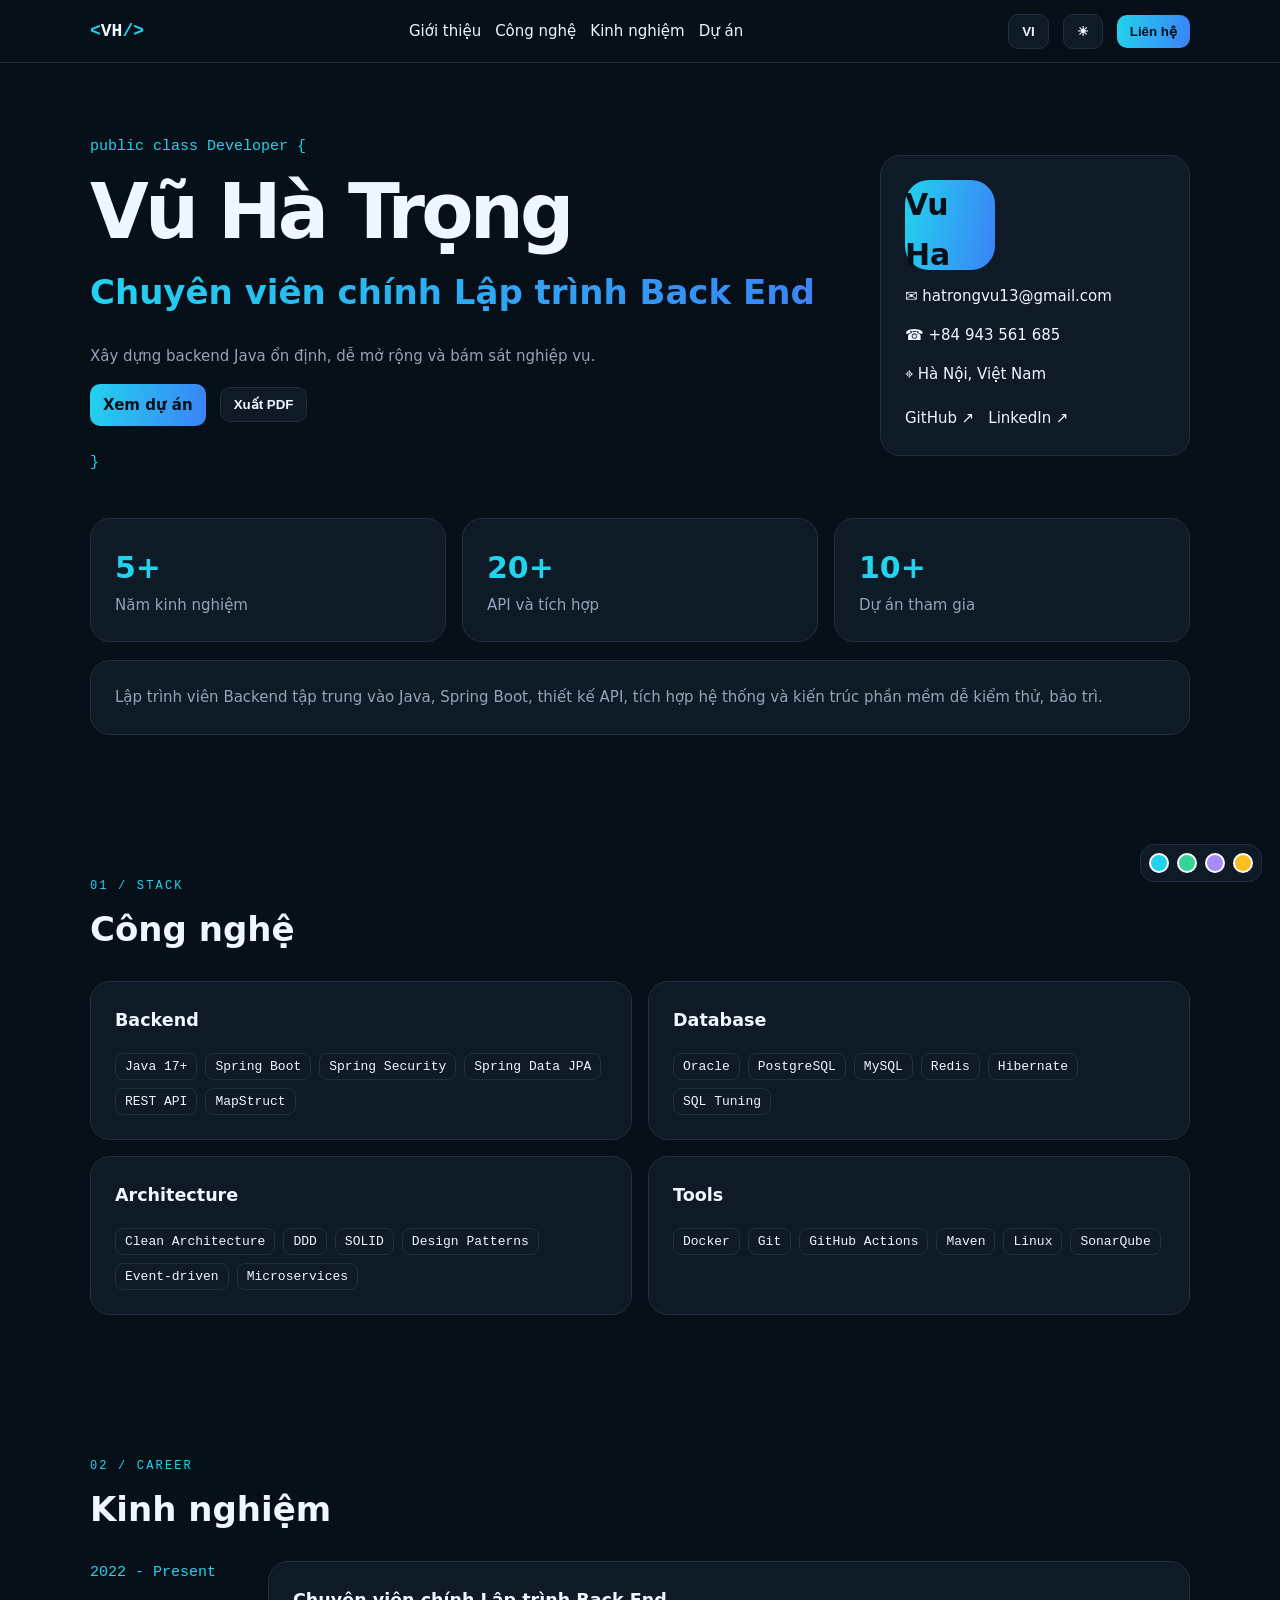
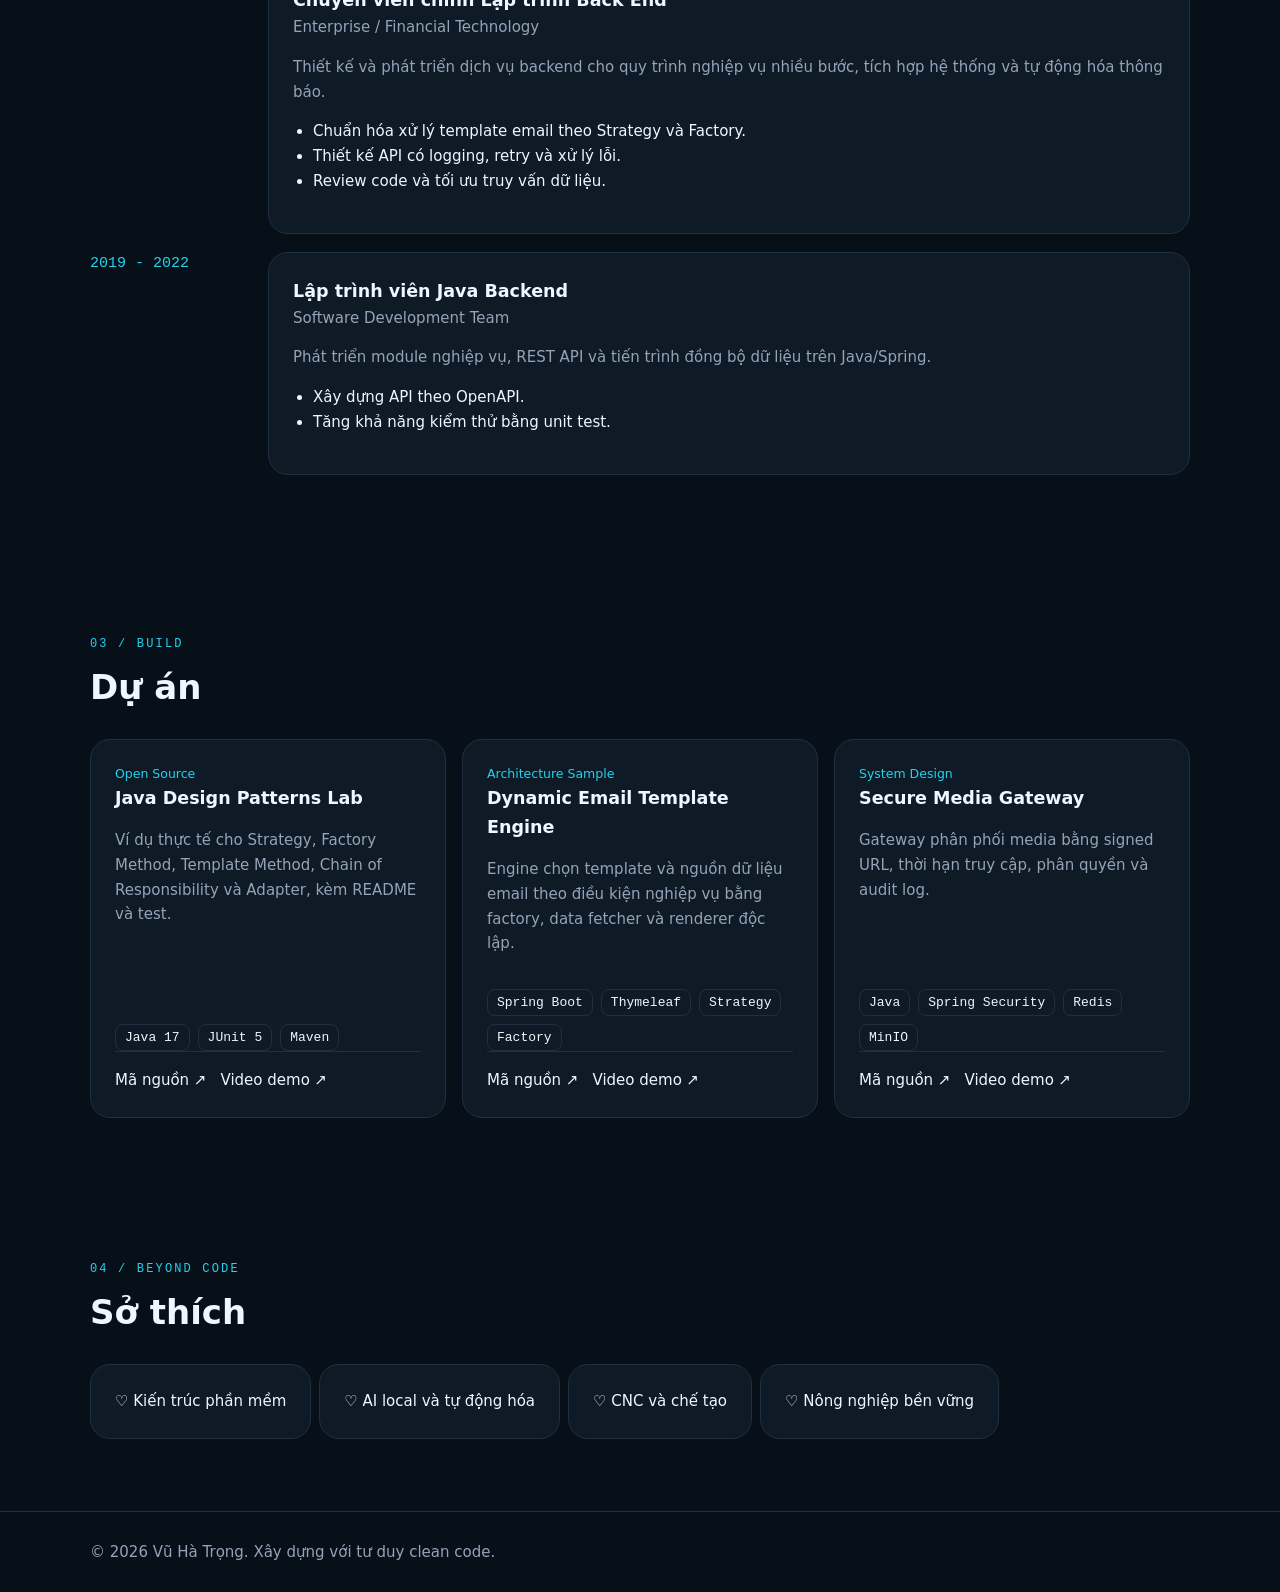
==== cv/index.html @ 75f7dbfc "update cv profile" ====
<!doctype html>
<html lang="vi">
<head>
    <meta charset="UTF-8">
    <meta name="viewport" content="width=device-width,initial-scale=1">
    <meta name="description" content="Java Backend Developer CV and portfolio">
    <title>Java Developer CV</title>
    <style>
        :root {
            --accent: #22d3ee;
            --accent2: #3b82f6;
            --bg: #071019;
            --panel: #0e1a26;
            --text: #eef6ff;
            --muted: #94a3b8;
            --line: #203040
        }

        * {
            box-sizing: border-box
        }

        html {
            scroll-behavior: smooth
        }

        body {
            margin: 0;
            font: 15px/1.65 Inter, system-ui, sans-serif;
            background: var(--bg);
            color: var(--text)
        }

        body.light {
            --bg: #f6f8fb;
            --panel: #fff;
            --text: #0f172a;
            --muted: #526174;
            --line: #dbe3ec
        }

        .wrap {
            width: min(1100px, calc(100% - 32px));
            margin: auto
        }

        nav {
            position: sticky;
            top: 0;
            z-index: 5;
            background: color-mix(in srgb, var(--bg) 88%, transparent);
            backdrop-filter: blur(14px);
            border-bottom: 1px solid var(--line)
        }

        nav .wrap {
            height: 62px;
            display: flex;
            align-items: center;
            justify-content: space-between;
            gap: 20px
        }

        .brand {
            font: 800 18px monospace
        }

        .accent {
            color: var(--accent)
        }

        .navlinks, .actions, .links {
            display: flex;
            align-items: center;
            gap: 14px
        }

        a {
            color: inherit;
            text-decoration: none
        }

        button, .button {
            border: 1px solid var(--line);
            background: var(--panel);
            color: var(--text);
            padding: 9px 13px;
            border-radius: 10px;
            cursor: pointer;
            font-weight: 700
        }

        .primary {
            background: linear-gradient(100deg, var(--accent), var(--accent2));
            color: #061018;
            border: 0
        }

        section {
            padding: 72px 0
        }

        .hero {
            display: grid;
            grid-template-columns:1fr 310px;
            gap: 48px;
            align-items: center
        }

        .code {
            font-family: monospace;
            color: var(--accent)
        }

        h1 {
            font-size: clamp(44px, 7vw, 76px);
            line-height: 1;
            margin: 14px 0;
            letter-spacing: -.05em
        }

        h2 {
            font-size: 34px;
            margin: 0 0 24px
        }

        h3 {
            margin: 0
        }

        .gradient {
            background: linear-gradient(100deg, var(--accent), var(--accent2));
            background-clip: text;
            color: transparent
        }

        .muted {
            color: var(--muted)
        }

        .card {
            background: var(--panel);
            border: 1px solid var(--line);
            border-radius: 20px;
            padding: 24px
        }

        .avatar {
            width: 90px;
            height: 90px;
            border-radius: 24px;
            display: grid;
            place-items: center;
            background: linear-gradient(100deg, var(--accent), var(--accent2));
            color: #061018;
            font-size: 30px;
            font-weight: 900
        }

        .contact-line {
            margin-top: 14px;
            word-break: break-word
        }

        .stats, .grid2, .grid3 {
            display: grid;
            gap: 16px
        }

        .stats {
            grid-template-columns:repeat(3, 1fr);
            margin-top: 42px
        }

        .grid2 {
            grid-template-columns:repeat(2, 1fr)
        }

        .grid3 {
            grid-template-columns:repeat(3, 1fr)
        }

        .stat strong {
            font-size: 30px;
            color: var(--accent)
        }

        .chips {
            display: flex;
            gap: 8px;
            flex-wrap: wrap;
            margin-top: 18px
        }

        .chip {
            padding: 5px 9px;
            border: 1px solid var(--line);
            border-radius: 8px;
            font: 13px monospace
        }

        .section-head {
            font: 12px monospace;
            color: var(--accent);
            letter-spacing: .18em;
            text-transform: uppercase;
            margin-bottom: 8px
        }

        .job {
            display: grid;
            grid-template-columns:160px 1fr;
            gap: 18px;
            margin-bottom: 18px
        }

        .job ul {
            padding-left: 20px
        }

        .project {
            display: flex;
            flex-direction: column
        }

        .project p {
            flex: 1
        }

        .project .links {
            padding-top: 16px;
            border-top: 1px solid var(--line)
        }

        footer {
            border-top: 1px solid var(--line);
            padding: 28px 0
        }

        .theme-dot {
            width: 20px;
            height: 20px;
            border: 2px solid white;
            border-radius: 50%;
            padding: 0
        }

        .toolbar {
            position: fixed;
            right: 18px;
            bottom: 18px;
            display: flex;
            gap: 8px;
            background: var(--panel);
            border: 1px solid var(--line);
            padding: 8px;
            border-radius: 14px
        }

        dialog {
            width: min(480px, calc(100% - 28px));
            border: 1px solid var(--line);
            border-radius: 20px;
            background: var(--panel);
            color: var(--text);
            padding: 24px
        }

        dialog::backdrop {
            background: #000a
        }

        label {
            display: block;
            margin-top: 14px;
            font-weight: 700
        }

        input, textarea {
            width: 100%;
            margin-top: 6px;
            padding: 11px;
            border: 1px solid var(--line);
            border-radius: 10px;
            background: var(--bg);
            color: var(--text)
        }

        @media (max-width: 800px) {
            .hero, .grid3 {
                grid-template-columns:1fr
            }

            .grid2 {
                grid-template-columns:1fr
            }

            .navlinks {
                display: none
            }

            .job {
                grid-template-columns:1fr
            }

            .hero {
                gap: 28px
            }
        }

        @media (max-width: 520px) {
            .stats {
                grid-template-columns:1fr
            }

            .hide-mobile {
                display: none
            }
        }

        @page {
            size: A4;
            margin: 10mm
        }

        @media print {
            nav, .toolbar, .no-print, dialog {
                display: none !important
            }

            body {
                --bg: #fff;
                --panel: #fff;
                --text: #0f172a;
                --muted: #475569;
                --line: #cbd5e1
            }

            section {
                padding: 22px 0
            }

            .card {
                break-inside: avoid
            }

            .hero {
                grid-template-columns:1fr 250px
            }

            .wrap {
                width: 100%
            }
        }
    </style>
</head>
<body>
<nav>
    <div class="wrap"><a class="brand" href="#top"><span class="accent">&lt;</span>VH<span
            class="accent">/&gt;</span></a>
        <div class="navlinks"><a data-t="about" href="#about"></a><a data-t="skills" href="#skills"></a><a
                data-t="experience" href="#experience"></a><a data-t="projects" href="#projects"></a></div>
        <div class="actions">
            <button id="lang">VI</button>
            <button id="mode">☀</button>
            <button class="primary hide-mobile" id="contactBtn" data-t="contact"></button>
        </div>
    </div>
</nav>
<main id="top">
    <section>
        <div class="wrap">
            <div class="hero">
                <div>
                    <div class="code">public class Developer {</div>
                    <h1 id="name"></h1>
                    <h2 class="gradient" id="role"></h2>
                    <p class="muted" id="tagline"></p>
                    <div class="actions no-print"><a class="button primary" href="#projects" data-t="viewProjects"></a>
                        <button id="print" data-t="pdf"></button>
                    </div>
                    <div class="code" style="margin-top:25px">}</div>
                </div>
                <aside class="card">
                    <div class="avatar" id="initials"></div>
                    <div class="contact-line" id="email"></div>
                    <div class="contact-line" id="phone"></div>
                    <div class="contact-line" id="location"></div>
                    <div class="links no-print" style="margin-top:20px"><a id="github" target="_blank">GitHub ↗</a><a
                            id="linkedin" target="_blank">LinkedIn ↗</a></div>
                </aside>
            </div>
            <div class="stats" id="stats"></div>
            <div class="card muted" id="summary" style="margin-top:18px"></div>
        </div>
    </section>
    <section id="skills">
        <div class="wrap">
            <div class="section-head">01 / STACK</div>
            <h2 data-t="skills"></h2>
            <div class="grid2" id="skillList"></div>
        </div>
    </section>
    <section id="experience">
        <div class="wrap">
            <div class="section-head">02 / CAREER</div>
            <h2 data-t="experience"></h2>
            <div id="experienceList"></div>
        </div>
    </section>
    <section id="projects">
        <div class="wrap">
            <div class="section-head">03 / BUILD</div>
            <h2 data-t="projects"></h2>
            <div class="grid3" id="projectList"></div>
        </div>
    </section>
    <section id="interests">
        <div class="wrap">
            <div class="section-head">04 / BEYOND CODE</div>
            <h2 data-t="interests"></h2>
            <div class="chips" id="interestList"></div>
        </div>
    </section>
</main>
<footer>
    <div class="wrap muted">© <span id="year"></span> <span id="footerName"></span>. <span data-t="footer"></span></div>
</footer>
<div class="toolbar no-print">
    <button class="theme-dot" data-theme="cyan" style="background:#22d3ee" title="Cyan"></button>
    <button class="theme-dot" data-theme="green" style="background:#34d399" title="Green"></button>
    <button class="theme-dot" data-theme="violet" style="background:#a78bfa" title="Violet"></button>
    <button class="theme-dot" data-theme="amber" style="background:#fbbf24" title="Amber"></button>
</div>
<dialog id="contactDialog">
    <button id="closeDialog" style="float:right">×</button>
    <h2 data-t="contact"></h2>
    <form id="contactForm"><label><span data-t="fullName"></span><input name="name" required></label><label>Email<input
            type="email" name="email" required></label><label><span data-t="message"></span><textarea name="message"
                                                                                                      rows="4"
                                                                                                      required></textarea></label>
        <p class="muted" data-t="formNote"></p>
        <button class="primary" type="submit" data-t="send"></button>
    </form>
</dialog>
<script>
    const I18N = {
        vi: {
            about: 'Giới thiệu',
            skills: 'Công nghệ',
            experience: 'Kinh nghiệm',
            projects: 'Dự án',
            interests: 'Sở thích',
            contact: 'Liên hệ',
            viewProjects: 'Xem dự án',
            pdf: 'Xuất PDF',
            source: 'Mã nguồn',
            demo: 'Video demo',
            fullName: 'Họ và tên',
            message: 'Nội dung',
            send: 'Gửi liên hệ',
            formNote: 'Cấu hình formEndpoint trong data.json để nhận email. Nếu để trống, trình duyệt chỉ lưu bản nháp.',
            footer: 'Xây dựng với tư duy clean code.'
        },
        en: {
            about: 'About',
            skills: 'Technology',
            experience: 'Experience',
            projects: 'Projects',
            interests: 'Interests',
            contact: 'Contact',
            viewProjects: 'View projects',
            pdf: 'Export PDF',
            source: 'Source',
            demo: 'Video demo',
            fullName: 'Full name',
            message: 'Message',
            send: 'Send message',
            formNote: 'Configure formEndpoint in data.json to receive email. If empty, the browser only stores a draft.',
            footer: 'Built with a clean-code mindset.'
        }
    };
    let DATA, lang = 'vi';
    const $ = s => document.querySelector(s), $$ = s => document.querySelectorAll(s);
    const loc = v => v && typeof v === 'object' && !Array.isArray(v) ? v[lang] : v;

    async function init() {
        try {
            const r = await fetch('./data.json', {cache: 'no-store'});
            if (!r.ok) throw Error('HTTP ' + r.status);
            DATA = await r.json();
            lang = DATA.settings.defaultLanguage || 'vi';
            setTheme(DATA.settings.defaultTheme || 'cyan');
            render()
        } catch (e) {
            document.body.innerHTML = '<main class="wrap"><div class="card" style="margin-top:40px"><h2>Không tải được data.json</h2><p>Hãy chạy qua web server hoặc GitHub Pages, không mở trực tiếp bằng file://.</p><pre>' + e.message + '</pre></div></main>'
        }
    }

    function render() {
        document.documentElement.lang = lang;
        $('#lang').textContent = lang.toUpperCase();
        $$('[data-t]').forEach(x => x.textContent = I18N[lang][x.dataset.t]);
        $('#name').textContent = DATA.personal.fullName;
        $('#role').textContent = loc(DATA.personal.role);
        $('#tagline').textContent = loc(DATA.personal.tagline);
        $('#summary').textContent = loc(DATA.personal.summary);
        $('#initials').textContent = DATA.personal.initials;
        $('#email').innerHTML = '✉ <a href="mailto:' + DATA.personal.email + '">' + DATA.personal.email + '</a>';
        $('#phone').textContent = '☎ ' + DATA.personal.phone;
        $('#location').textContent = '⌖ ' + loc(DATA.personal.location);
        $('#github').href = DATA.personal.github;
        $('#linkedin').href = DATA.personal.linkedin;
        $('#footerName').textContent = DATA.personal.fullName;
        $('#year').textContent = new Date().getFullYear();
        $('#stats').innerHTML = DATA.stats.map(x => '<div class="card stat"><strong>' + x.value + '</strong><div class="muted">' + loc(x.label) + '</div></div>').join('');
        $('#skillList').innerHTML = DATA.skills.map(x => '<article class="card"><h3>' + x.title + '</h3><div class="chips">' + x.items.map(i => '<span class="chip">' + i + '</span>').join('') + '</div></article>').join('');
        $('#experienceList').innerHTML = DATA.experience.map(x => '<article class="job"><div class="code">' + x.period + '</div><div class="card"><h3>' + loc(x.role) + '</h3><div class="muted">' + x.company + '</div><p class="muted">' + loc(x.description) + '</p><ul>' + loc(x.achievements).map(a => '<li>' + a + '</li>').join('') + '</ul></div></article>').join('');
        $('#projectList').innerHTML = DATA.projects.map(x => '<article class="card project"><small class="accent">' + x.type + '</small><h3>' + x.name + '</h3><p class="muted">' + loc(x.description) + '</p><div class="chips">' + x.tech.map(i => '<span class="chip">' + i + '</span>').join('') + '</div><div class="links no-print"><a href="' + x.source + '" target="_blank">' + I18N[lang].source + ' ↗</a><a href="' + x.demo + '" target="_blank">' + I18N[lang].demo + ' ↗</a></div></article>').join('');
        $('#interestList').innerHTML = DATA.interests.map(x => '<span class="card">♡ ' + loc(x) + '</span>').join('')
    }

    function setTheme(n) {
        const t = {
            cyan: ['#22d3ee', '#3b82f6'],
            green: ['#34d399', '#10b981'],
            violet: ['#a78bfa', '#7c3aed'],
            amber: ['#fbbf24', '#f97316']
        }[n] || ['#22d3ee', '#3b82f6'];
        document.documentElement.style.setProperty('--accent', t[0]);
        document.documentElement.style.setProperty('--accent2', t[1])
    }

    $('#lang').onclick = () => {
        lang = lang === 'vi' ? 'en' : 'vi';
        render()
    };
    $('#mode').onclick = () => document.body.classList.toggle('light');
    $('#print').onclick = () => window.print();
    $('#contactBtn').onclick = () => $('#contactDialog').showModal();
    $('#closeDialog').onclick = () => $('#contactDialog').close();
    $$('[data-theme]').forEach(b => b.onclick = () => setTheme(b.dataset.theme));
    $('#contactForm').onsubmit = async e => {
        e.preventDefault();
        const fd = new FormData(e.target);
        if (DATA.settings.formEndpoint) {
            const r = await fetch(DATA.settings.formEndpoint, {
                method: 'POST',
                body: fd,
                headers: {Accept: 'application/json'}
            });
            if (!r.ok) return alert('Send failed');
        } else localStorage.setItem('cv-contact-draft', JSON.stringify(Object.fromEntries(fd)));
        alert(lang === 'vi' ? 'Đã xử lý thông tin liên hệ.' : 'Contact processed.');
        e.target.reset();
        $('#contactDialog').close()
    };
    init();
</script>
</body>
</html>
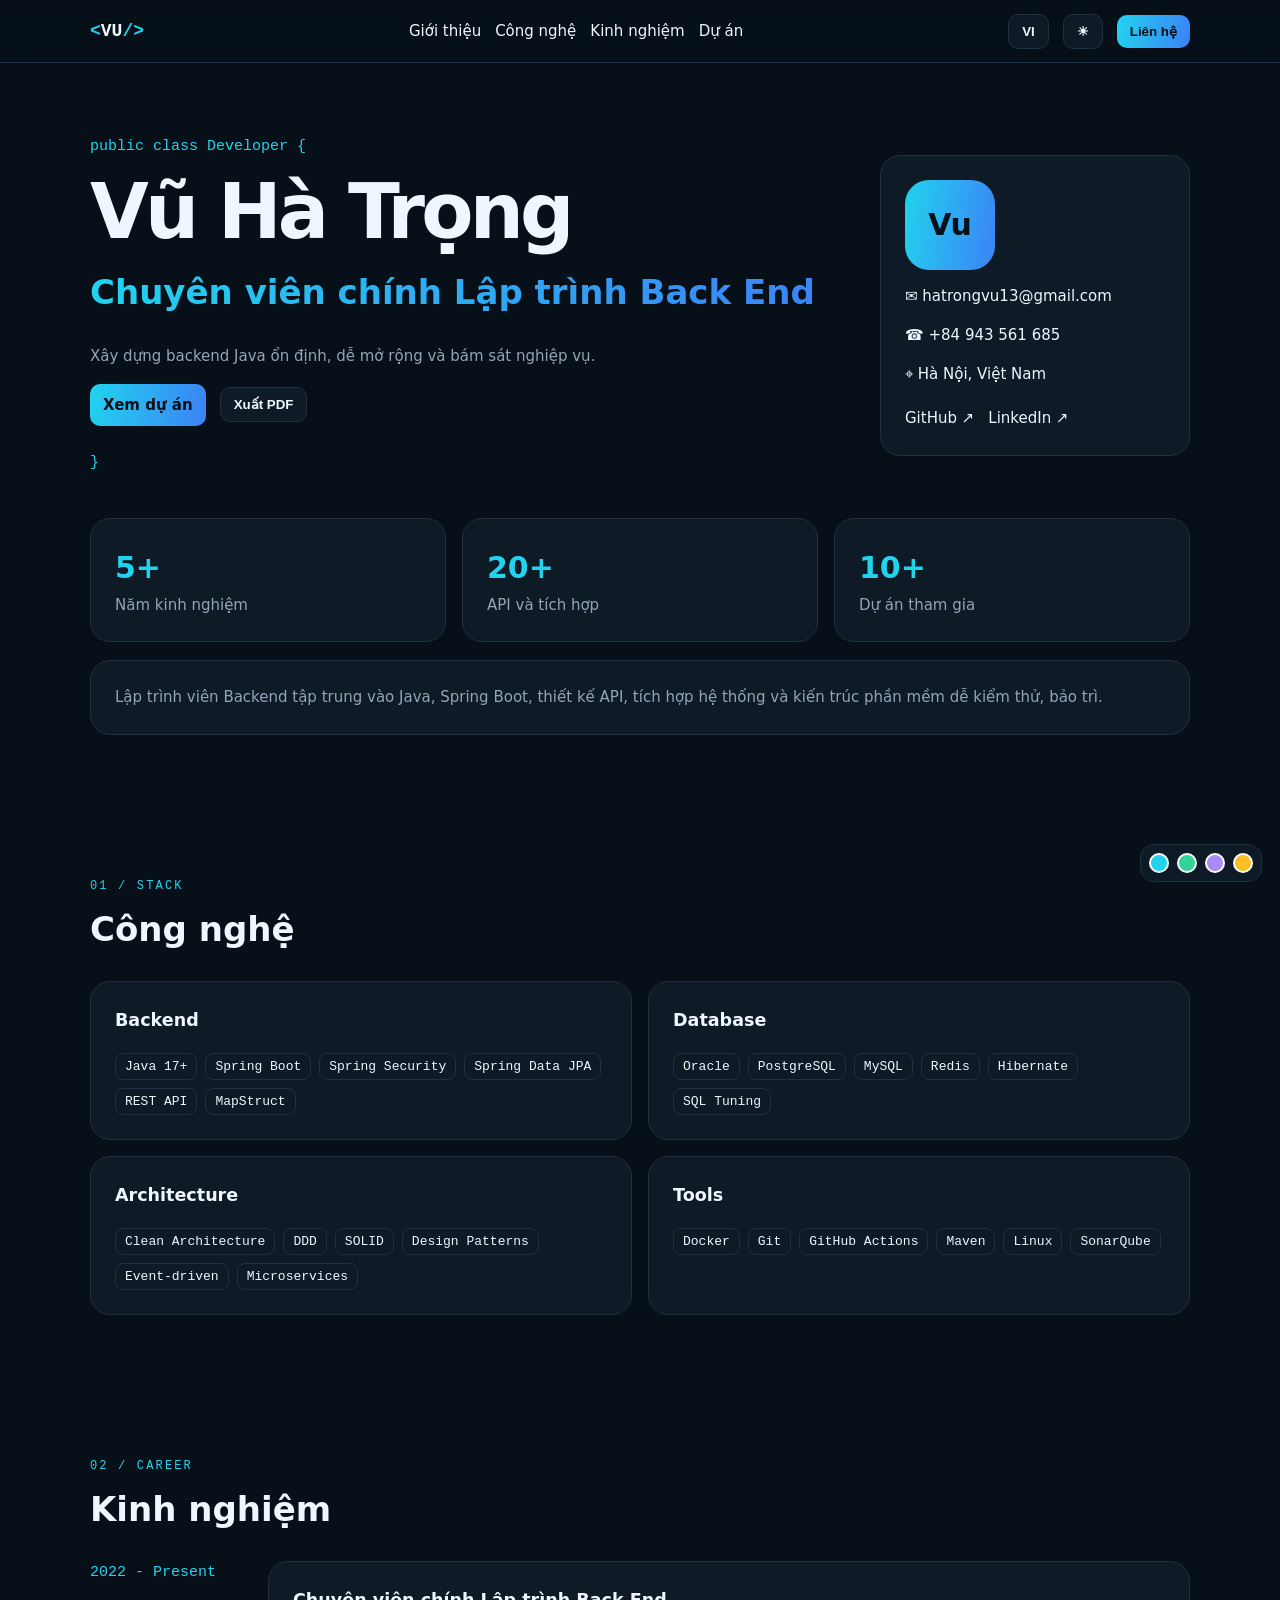
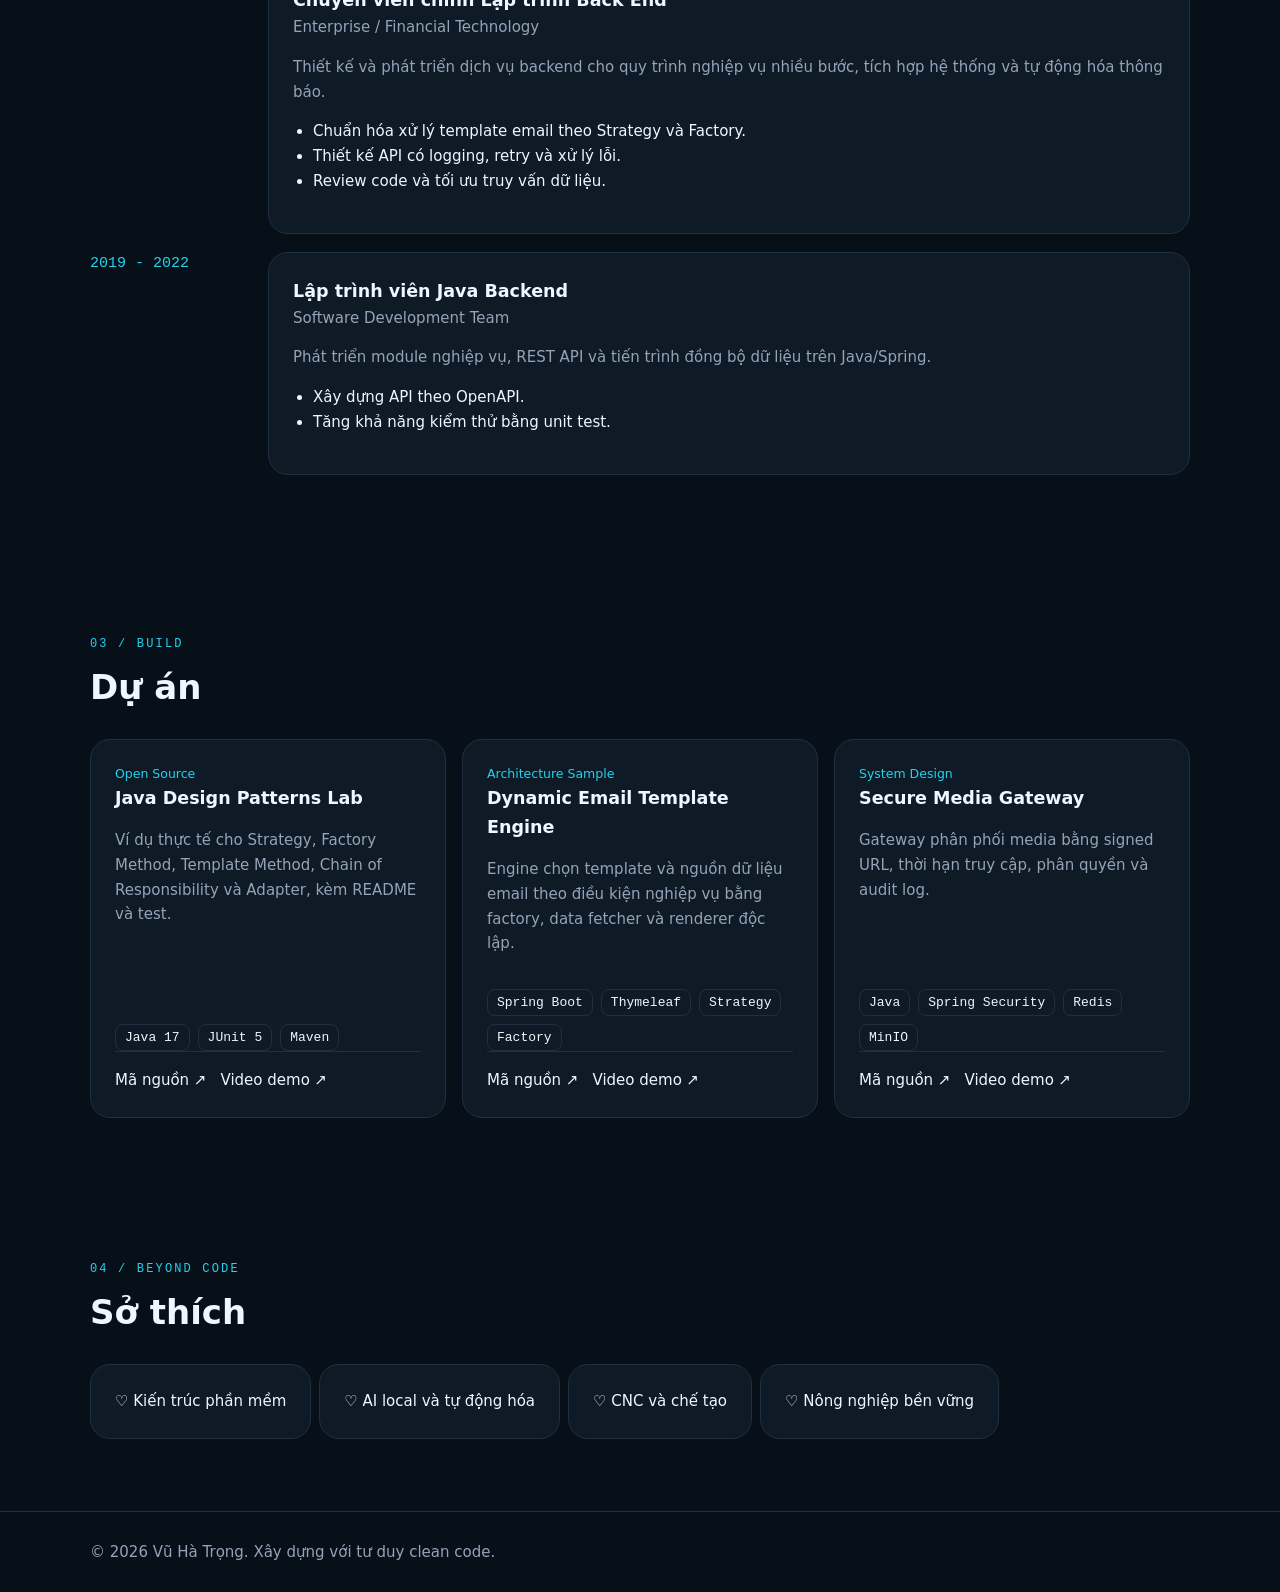
==== commit 2fa3f3a3: "update VH to Vu" ====
--- a/cv/index.html
+++ b/cv/index.html
@@ -356,7 +356,7 @@
 </head>
 <body>
 <nav>
-    <div class="wrap"><a class="brand" href="#top"><span class="accent">&lt;</span>VH<span
+    <div class="wrap"><a class="brand" href="#top"><span class="accent">&lt;</span>VU<span
             class="accent">/&gt;</span></a>
         <div class="navlinks"><a data-t="about" href="#about"></a><a data-t="skills" href="#skills"></a><a
                 data-t="experience" href="#experience"></a><a data-t="projects" href="#projects"></a></div>
